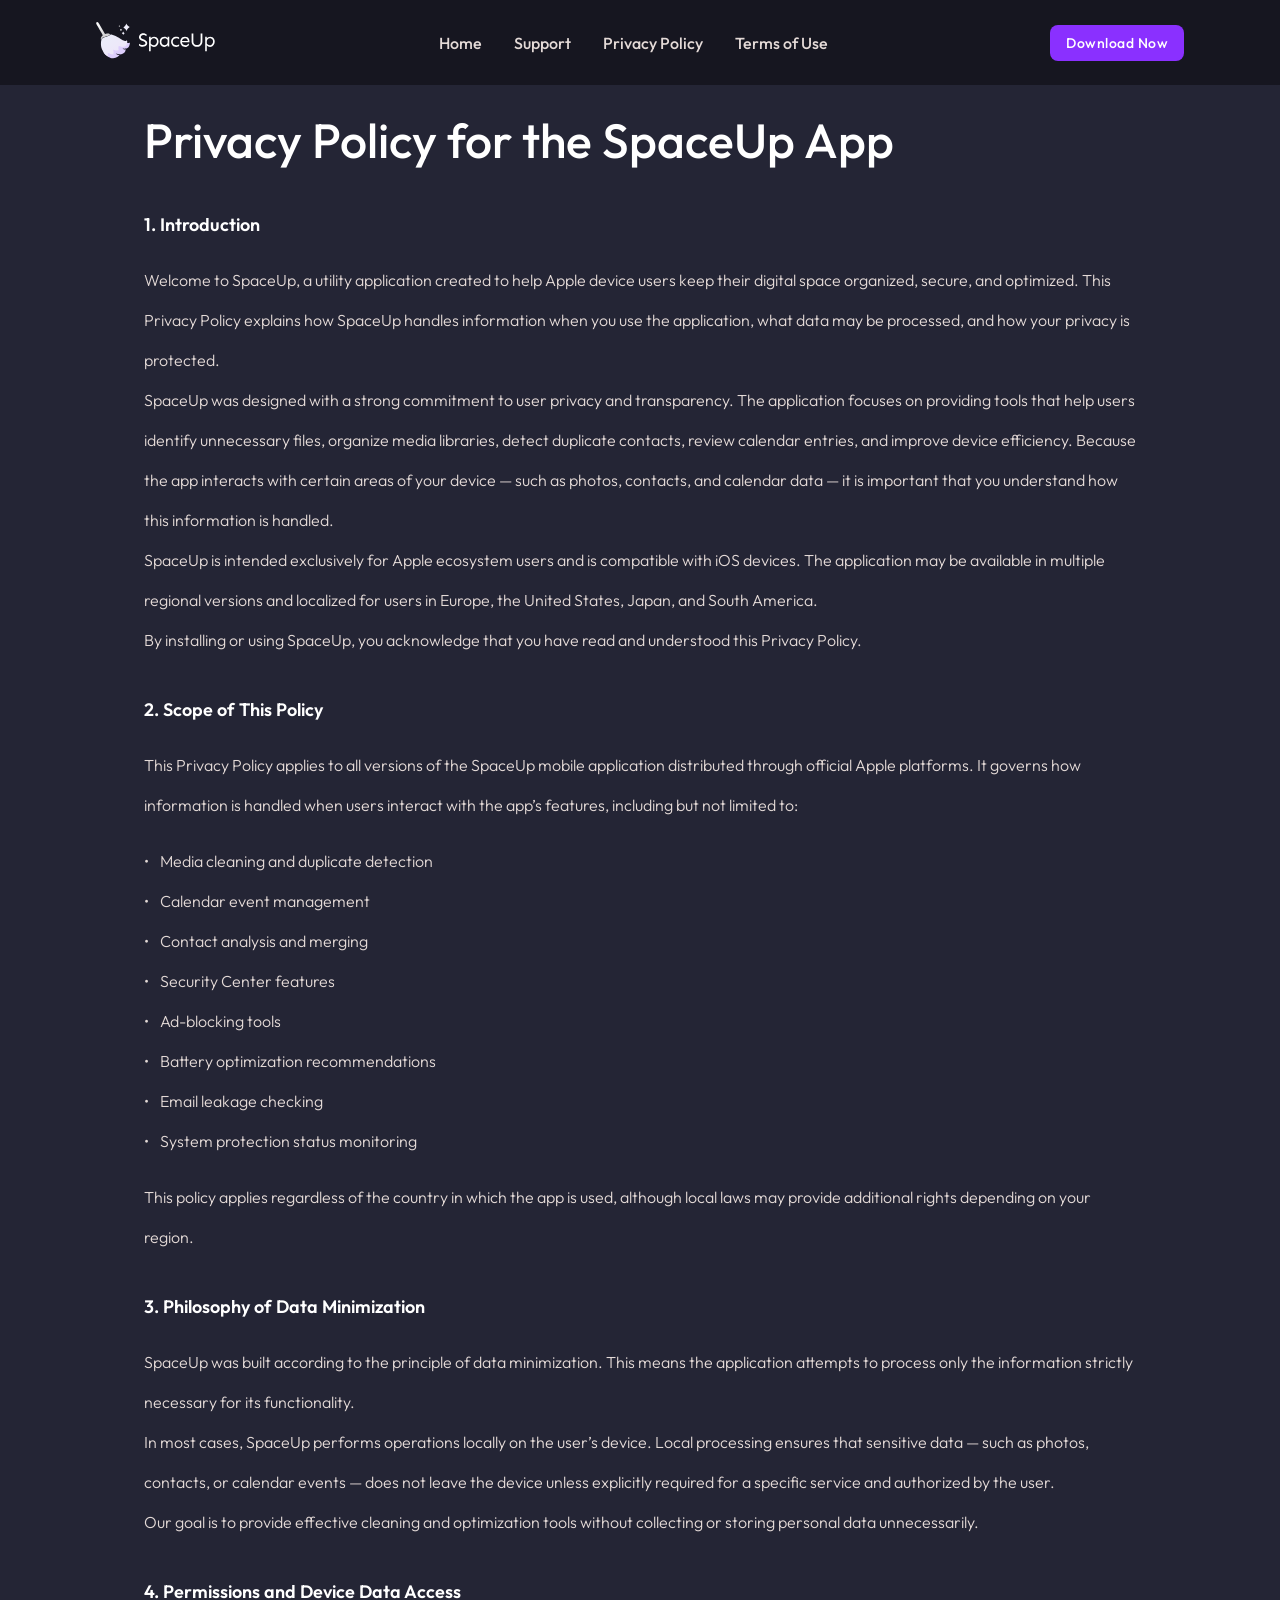
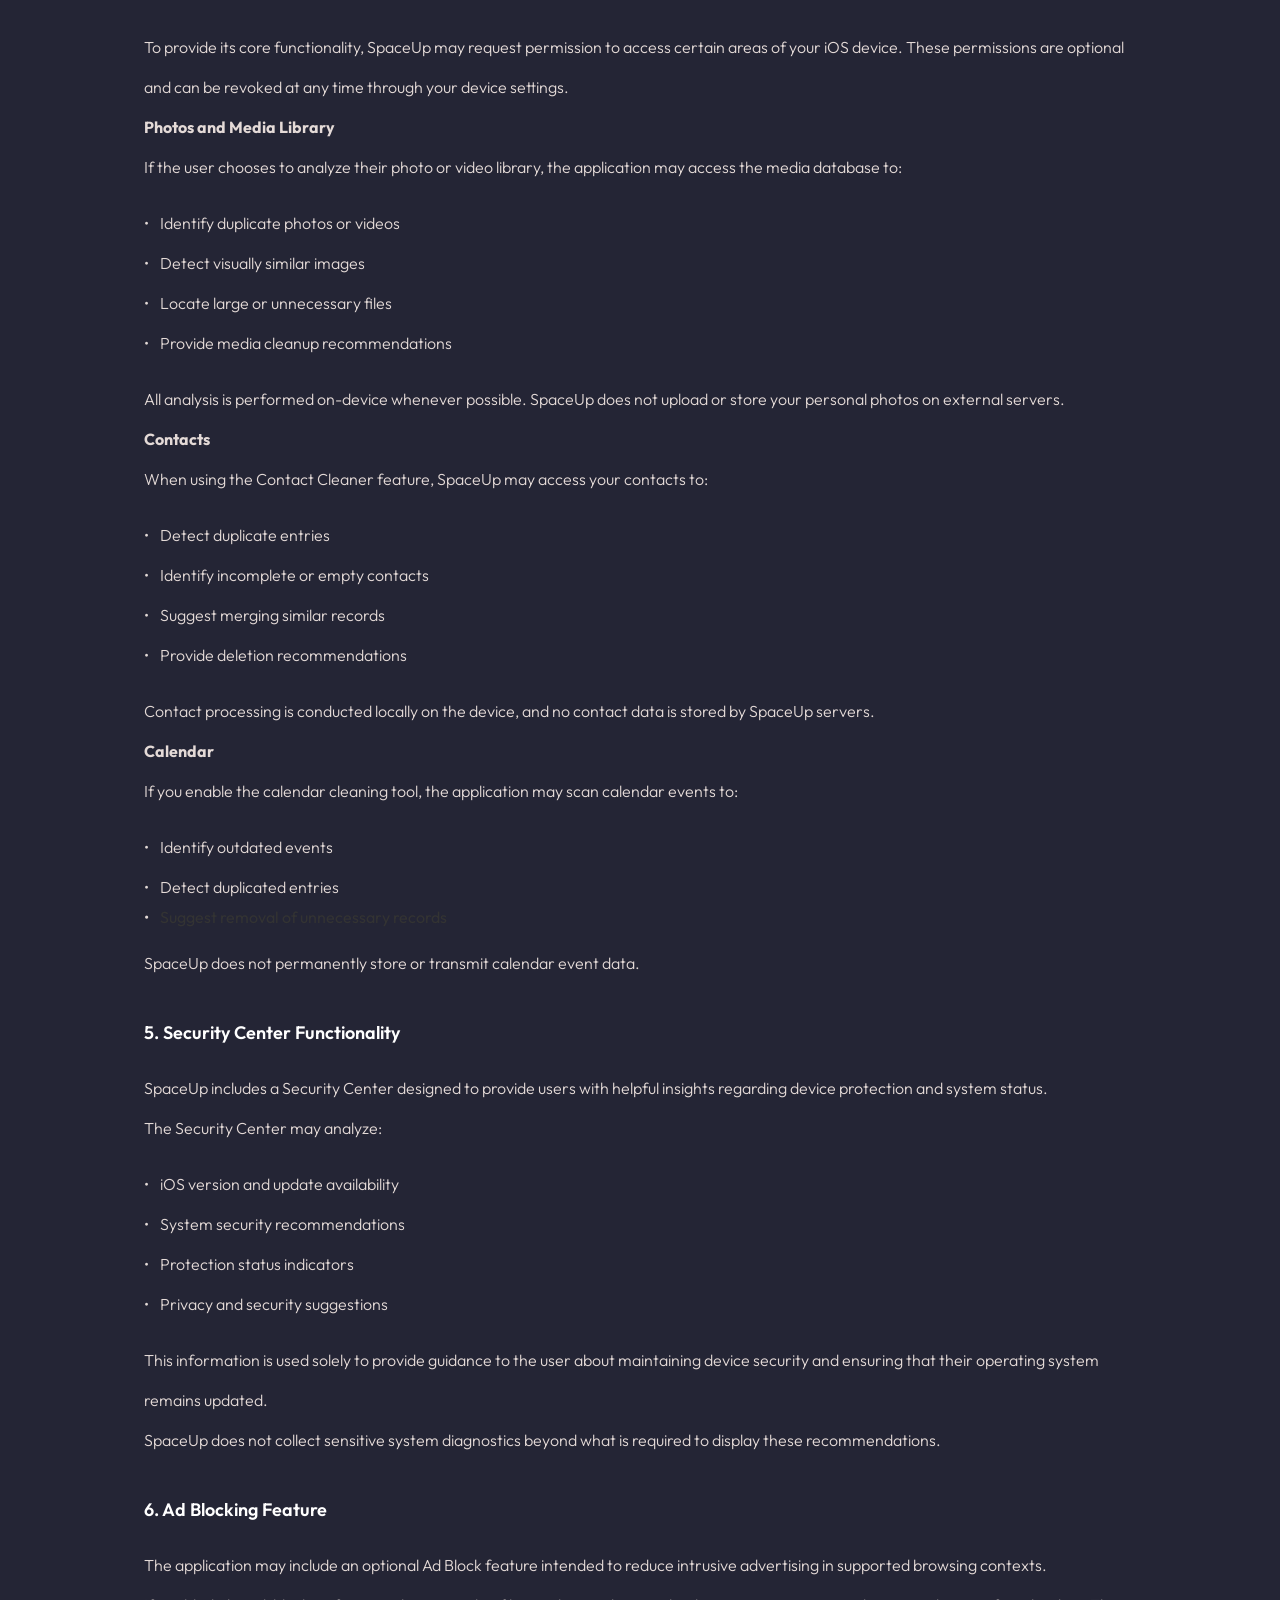
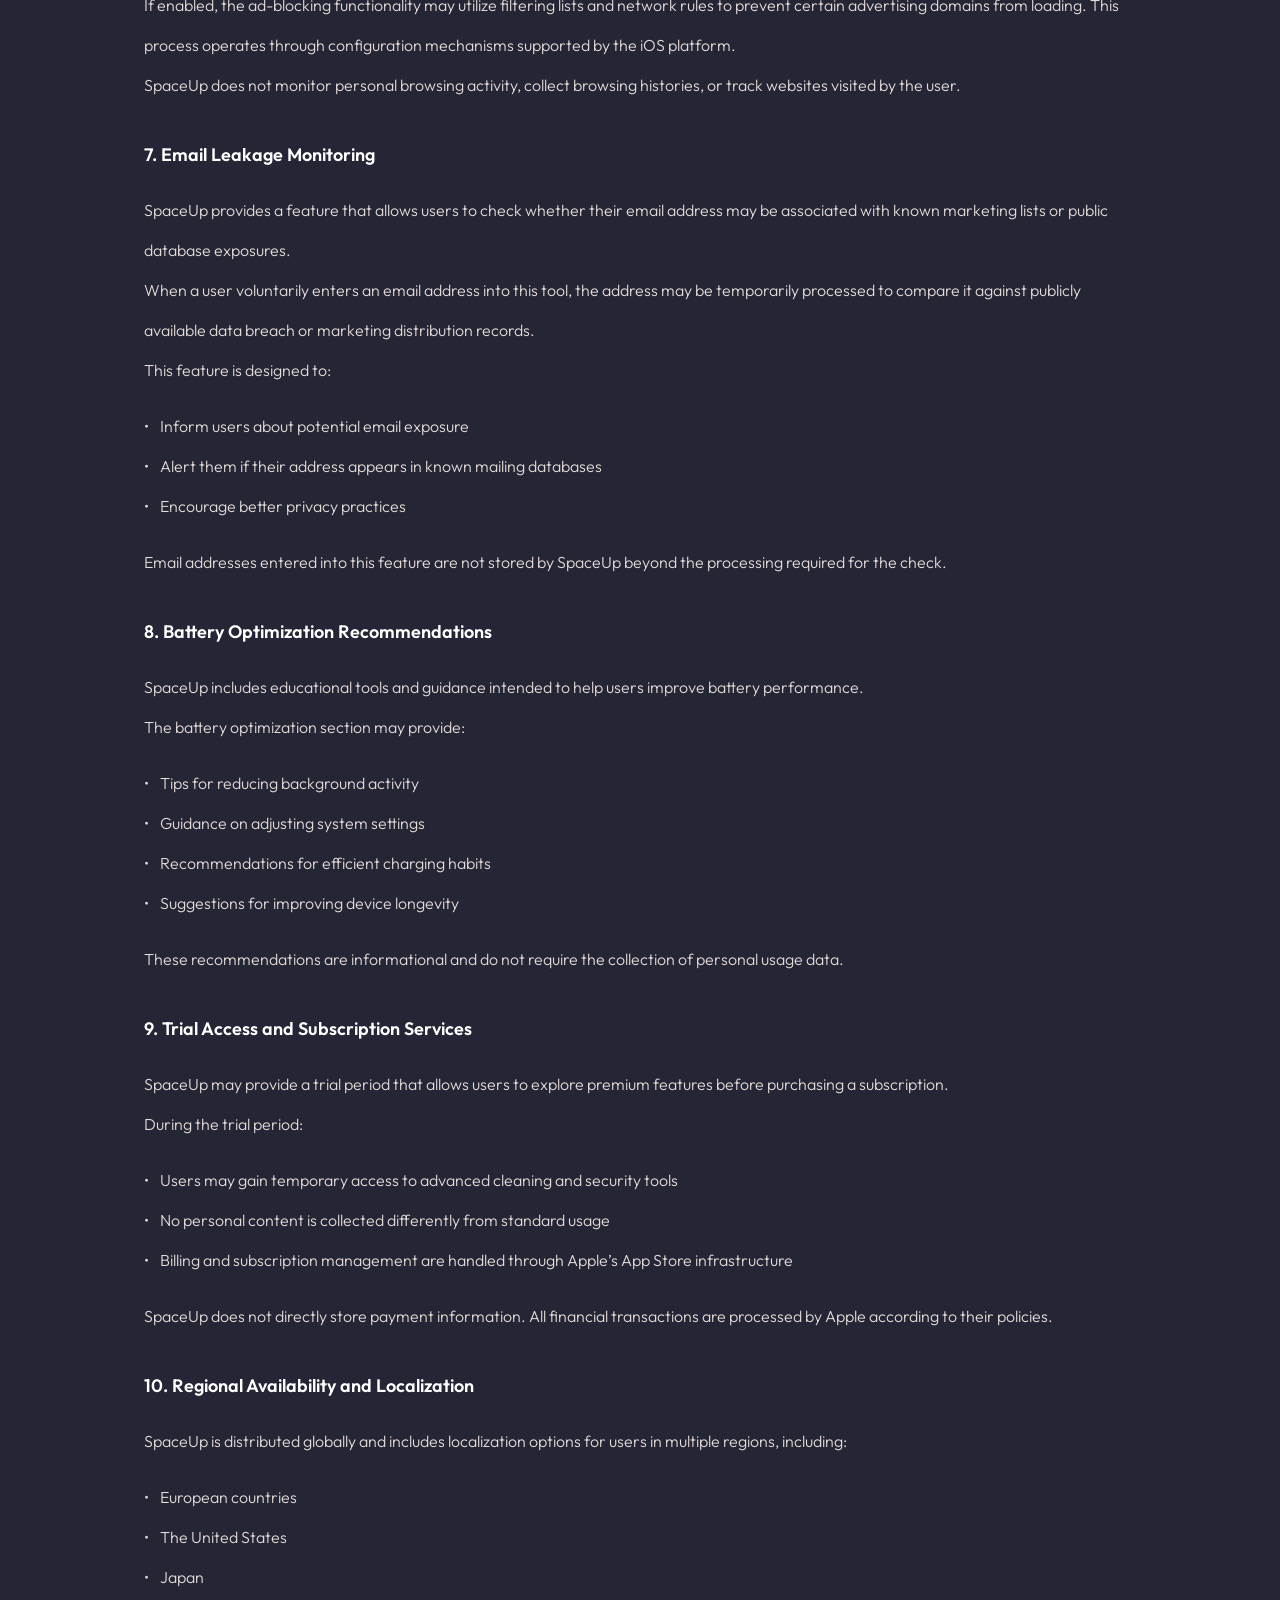
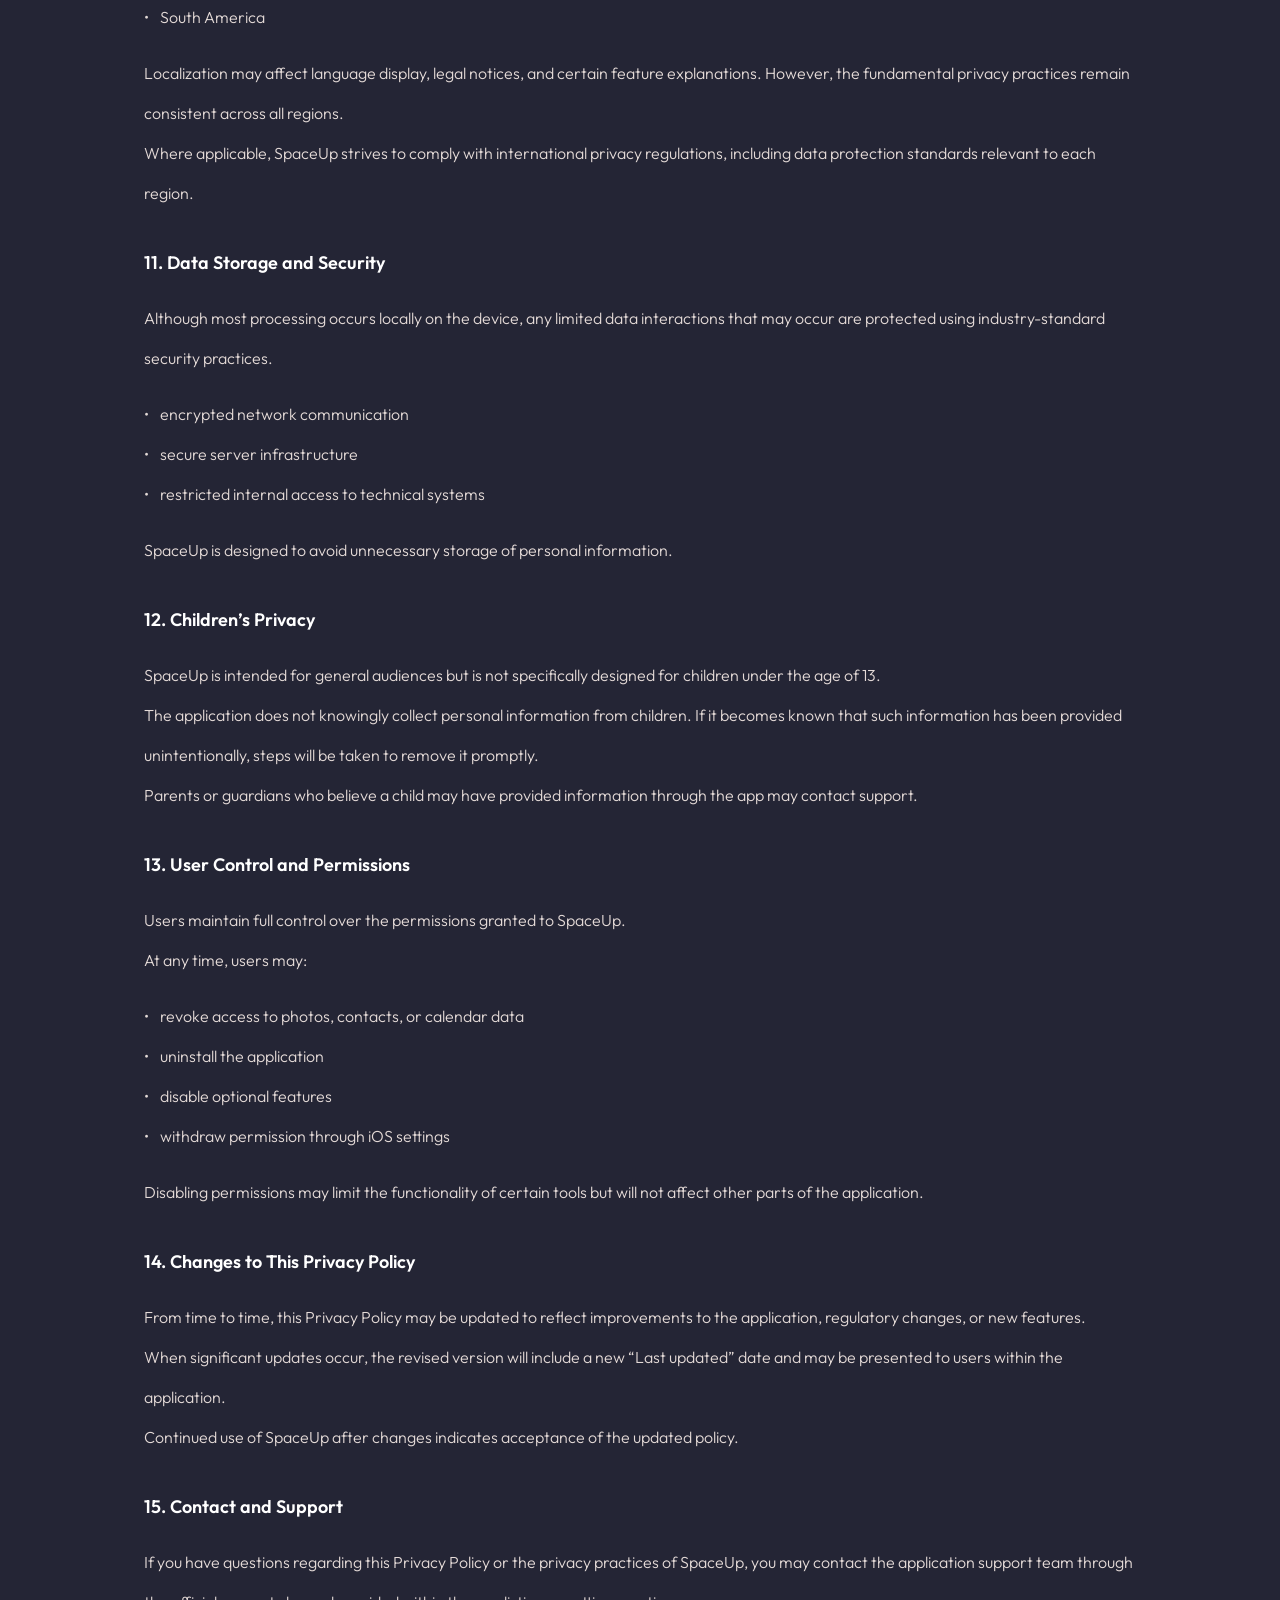
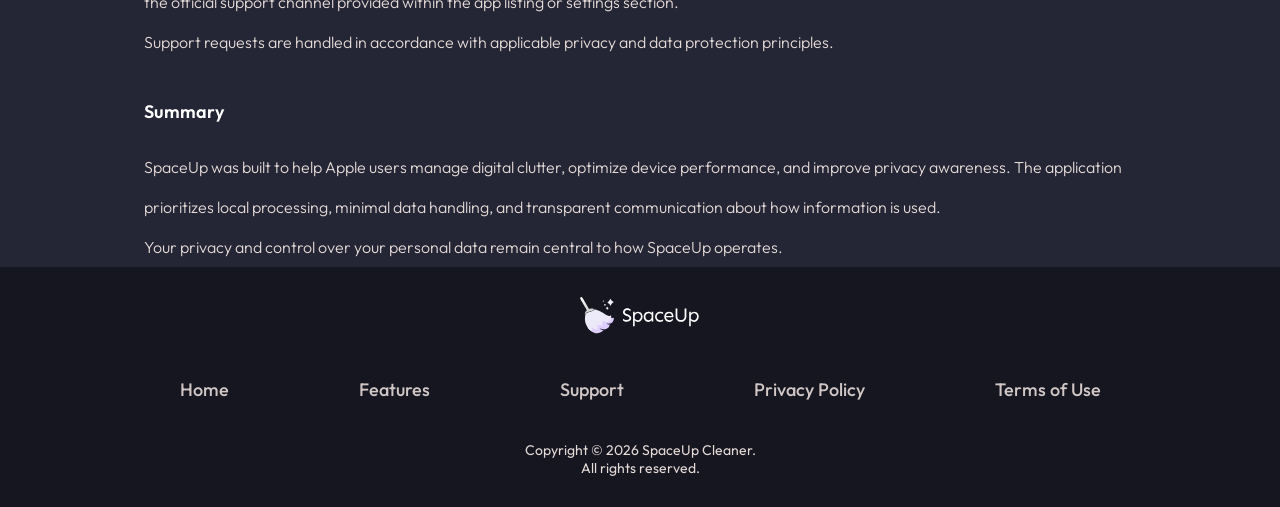
==== spaceup-policy.html @ 1083149e "add large file" ====
<!doctype html>
<html lang="en">

<head>
    <meta charset="UTF-8">
    <meta name="viewport"
        content="width=device-width, user-scalable=no, initial-scale=1.0, maximum-scale=1.0, minimum-scale=1.0">
    <meta http-equiv="X-UA-Compatible" content="ie=edge">
    <link rel="stylesheet" href="https://cdn.jsdelivr.net/npm/swiper@11/swiper-bundle.min.css"/>
    <link rel="stylesheet" href="css/style.css">
    <link rel="stylesheet" href="css/header.css">
    <link rel="stylesheet" href="css/main.css">
    <link rel="stylesheet" href="css/feature.css">
    <link rel="stylesheet" href="css/information.css">
    <link rel="stylesheet" href="css/support-center.css">
    <link rel="stylesheet" href="css/footer.css">
    <link rel="stylesheet" href="css/text-ter-pol.css">
    <link href="https://fonts.googleapis.com/css2?family=Outfit:wght@400;500;600;700;800&display=swap" rel="stylesheet">
    <link rel="icon" type="image/png" href="assets/img/SpaceUp-icon.svg">
    <title>SpaceUp Cleaner</title>
</head>

<body>
        <header class="header">
            <div class="container-header">
                <div class="header-inner">
                    <a href="index.html">
                        <img src="assets/img/SpaceUp-logo.svg" class="logo-menu" alt="SpaceUpLogo">
                    </a>
                    <nav class="header-nav">
                          <a href="index.html">Home</a>
                          <a href="index.html#support-center-support">Support</a>
                        <a href="spaceup-policy.html">Privacy Policy</a>
                        <a href="spaceup-terms.html">Terms of Use</a>
                    </nav>
                    <button class="header-button" onclick="location.href='https://apps.apple.com/app/'">
                        Download Now
                    </button>         
                        <img src="assets/img/open-menu-icon.svg" class="menu-open" id="menuOpen">
                </div>
            </div>
        </header>
    
            <div class="mobile-menu" id="mobileMenu">
                <div class="mobile-menu-header">
                    <img src="assets/img/open-menu-icon.svg" class="mobile-logo">
                    <img src="assets/img/close-menu-icon.svg" class="menu-close" id="menuClose">
                </div>
                <div class="mobile-menu-links">
                        <a href="index.html">Home</a>
                        <a href="index.html#support-center-support">Support</a>
                        <a href="spaceup-policy.html">Privacy Policy</a>
                        <a href="spaceup-terms.html">Terms of Use</a>
                </div>
                <div class="mobile-menu-buttons">
                    <button class="btn-primary" onclick="location.href='https://apps.apple.com/app/'">Download App</button>
                </div>
            </div>
    
<div class="container-terms-privacy">

<h1 class="title-terms-policy">Privacy Policy for the SpaceUp App</h1>

<h2 class="subtitle-terms-policy">1. Introduction</h2>

<p class="text-terms-policy">
Welcome to SpaceUp, a utility application created to help Apple device users keep their digital space organized, secure, and optimized. This Privacy Policy explains how SpaceUp handles information when you use the application, what data may be processed, and how your privacy is protected.
</p>

<p class="text-terms-policy">
SpaceUp was designed with a strong commitment to user privacy and transparency. The application focuses on providing tools that help users identify unnecessary files, organize media libraries, detect duplicate contacts, review calendar entries, and improve device efficiency. Because the app interacts with certain areas of your device — such as photos, contacts, and calendar data — it is important that you understand how this information is handled.
</p>

<p class="text-terms-policy">
SpaceUp is intended exclusively for Apple ecosystem users and is compatible with iOS devices. The application may be available in multiple regional versions and localized for users in Europe, the United States, Japan, and South America.
</p>

<p class="text-terms-policy">
By installing or using SpaceUp, you acknowledge that you have read and understood this Privacy Policy.
</p>

<h2 class="subtitle-terms-policy">2. Scope of This Policy</h2>

<p class="text-terms-policy">
This Privacy Policy applies to all versions of the SpaceUp mobile application distributed through official Apple platforms. It governs how information is handled when users interact with the app’s features, including but not limited to:
</p>

<ul class="ul-ter-pol">
<li class="text-terms-policy">Media cleaning and duplicate detection</li>
<li class="text-terms-policy">Calendar event management</li>
<li class="text-terms-policy">Contact analysis and merging</li>
<li class="text-terms-policy">Security Center features</li>
<li class="text-terms-policy">Ad-blocking tools</li>
<li class="text-terms-policy">Battery optimization recommendations</li>
<li class="text-terms-policy">Email leakage checking</li>
<li class="text-terms-policy">System protection status monitoring</li>
</ul>

<p class="text-terms-policy">
This policy applies regardless of the country in which the app is used, although local laws may provide additional rights depending on your region.
</p>

<h2 class="subtitle-terms-policy">3. Philosophy of Data Minimization</h2>

<p class="text-terms-policy">
SpaceUp was built according to the principle of data minimization. This means the application attempts to process only the information strictly necessary for its functionality.
</p>

<p class="text-terms-policy">
In most cases, SpaceUp performs operations locally on the user’s device. Local processing ensures that sensitive data — such as photos, contacts, or calendar events — does not leave the device unless explicitly required for a specific service and authorized by the user.
</p>

<p class="text-terms-policy">
Our goal is to provide effective cleaning and optimization tools without collecting or storing personal data unnecessarily.
</p>

<h2 class="subtitle-terms-policy">4. Permissions and Device Data Access</h2>

<p class="text-terms-policy">
To provide its core functionality, SpaceUp may request permission to access certain areas of your iOS device. These permissions are optional and can be revoked at any time through your device settings.
</p>

<p class="text-terms-policy"><strong>Photos and Media Library</strong></p>

<p class="text-terms-policy">
If the user chooses to analyze their photo or video library, the application may access the media database to:
</p>

<ul class="ul-ter-pol">
<li class="text-terms-policy">Identify duplicate photos or videos</li>
<li class="text-terms-policy">Detect visually similar images</li>
<li class="text-terms-policy">Locate large or unnecessary files</li>
<li class="text-terms-policy">Provide media cleanup recommendations</li>
</ul>

<p class="text-terms-policy">
All analysis is performed on-device whenever possible. SpaceUp does not upload or store your personal photos on external servers.
</p>

<p class="text-terms-policy"><strong>Contacts</strong></p>

<p class="text-terms-policy">
When using the Contact Cleaner feature, SpaceUp may access your contacts to:
</p>

<ul class="ul-ter-pol">
<li class="text-terms-policy">Detect duplicate entries</li>
<li class="text-terms-policy">Identify incomplete or empty contacts</li>
<li class="text-terms-policy">Suggest merging similar records</li>
<li class="text-terms-policy">Provide deletion recommendations</li>
</ul>

<p class="text-terms-policy">
Contact processing is conducted locally on the device, and no contact data is stored by SpaceUp servers.
</p>

<p class="text-terms-policy"><strong>Calendar</strong></p>

<p class="text-terms-policy">
If you enable the calendar cleaning tool, the application may scan calendar events to:
</p>

<ul class="ul-ter-pol">
<li class="text-terms-policy">Identify outdated events</li>
<li class="text-terms-policy">Detect duplicated entries</li>
<li class="text-terms-policyx">Suggest removal of unnecessary records</li>
</ul>

<p class="text-terms-policy">
SpaceUp does not permanently store or transmit calendar event data.
</p>

<h2 class="subtitle-terms-policy">5. Security Center Functionality</h2>

<p class="text-terms-policy">
SpaceUp includes a Security Center designed to provide users with helpful insights regarding device protection and system status.
</p>

<p class="text-terms-policy">
The Security Center may analyze:
</p>

<ul class="ul-ter-pol">
<li class="text-terms-policy">iOS version and update availability</li>
<li class="text-terms-policy">System security recommendations</li>
<li class="text-terms-policy">Protection status indicators</li>
<li class="text-terms-policy">Privacy and security suggestions</li>
</ul>

<p class="text-terms-policy">
This information is used solely to provide guidance to the user about maintaining device security and ensuring that their operating system remains updated.
</p>

<p class="text-terms-policy">
SpaceUp does not collect sensitive system diagnostics beyond what is required to display these recommendations.
</p>

<h2 class="subtitle-terms-policy">6. Ad Blocking Feature</h2>

<p class="text-terms-policy">
The application may include an optional Ad Block feature intended to reduce intrusive advertising in supported browsing contexts.
</p>

<p class="text-terms-policy">
If enabled, the ad-blocking functionality may utilize filtering lists and network rules to prevent certain advertising domains from loading. This process operates through configuration mechanisms supported by the iOS platform.
</p>

<p class="text-terms-policy">
SpaceUp does not monitor personal browsing activity, collect browsing histories, or track websites visited by the user.
</p>

<h2 class="subtitle-terms-policy">7. Email Leakage Monitoring</h2>

<p class="text-terms-policy">
SpaceUp provides a feature that allows users to check whether their email address may be associated with known marketing lists or public database exposures.
</p>

<p class="text-terms-policy">
When a user voluntarily enters an email address into this tool, the address may be temporarily processed to compare it against publicly available data breach or marketing distribution records.
</p>

<p class="text-terms-policy">
This feature is designed to:
</p>

<ul class="ul-ter-pol">
<li class="text-terms-policy">Inform users about potential email exposure</li>
<li class="text-terms-policy">Alert them if their address appears in known mailing databases</li>
<li class="text-terms-policy">Encourage better privacy practices</li>
</ul>

<p class="text-terms-policy">
Email addresses entered into this feature are not stored by SpaceUp beyond the processing required for the check.
</p>

<h2 class="subtitle-terms-policy">8. Battery Optimization Recommendations</h2>

<p class="text-terms-policy">
SpaceUp includes educational tools and guidance intended to help users improve battery performance.
</p>

<p class="text-terms-policy">
The battery optimization section may provide:
</p>

<ul class="ul-ter-pol">
<li class="text-terms-policy">Tips for reducing background activity</li>
<li class="text-terms-policy">Guidance on adjusting system settings</li>
<li class="text-terms-policy">Recommendations for efficient charging habits</li>
<li class="text-terms-policy">Suggestions for improving device longevity</li>
</ul>

<p class="text-terms-policy">
These recommendations are informational and do not require the collection of personal usage data.
</p>

<h2 class="subtitle-terms-policy">9. Trial Access and Subscription Services</h2>

<p class="text-terms-policy">
SpaceUp may provide a trial period that allows users to explore premium features before purchasing a subscription.
</p>

<p class="text-terms-policy">
During the trial period:
</p>

<ul class="ul-ter-pol">
<li class="text-terms-policy">Users may gain temporary access to advanced cleaning and security tools</li>
<li class="text-terms-policy">No personal content is collected differently from standard usage</li>
<li class="text-terms-policy">Billing and subscription management are handled through Apple’s App Store infrastructure</li>
</ul>

<p class="text-terms-policy">
SpaceUp does not directly store payment information. All financial transactions are processed by Apple according to their policies.
</p>

<h2 class="subtitle-terms-policy">10. Regional Availability and Localization</h2>

<p class="text-terms-policy">
SpaceUp is distributed globally and includes localization options for users in multiple regions, including:
</p>

<ul class="ul-ter-pol">
<li class="text-terms-policy">European countries</li>
<li class="text-terms-policy">The United States</li>
<li class="text-terms-policy">Japan</li>
<li class="text-terms-policy">South America</li>
</ul>

<p class="text-terms-policy">
Localization may affect language display, legal notices, and certain feature explanations. However, the fundamental privacy practices remain consistent across all regions.
</p>

<p class="text-terms-policy">
Where applicable, SpaceUp strives to comply with international privacy regulations, including data protection standards relevant to each region.
</p>

<h2 class="subtitle-terms-policy">11. Data Storage and Security</h2>

<p class="text-terms-policy">
Although most processing occurs locally on the device, any limited data interactions that may occur are protected using industry-standard security practices.
</p>

<ul class="ul-ter-pol">
<li class="text-terms-policy">encrypted network communication</li>
<li class="text-terms-policy">secure server infrastructure</li>
<li class="text-terms-policy">restricted internal access to technical systems</li>
</ul>

<p class="text-terms-policy">
SpaceUp is designed to avoid unnecessary storage of personal information.
</p>

<h2 class="subtitle-terms-policy">12. Children’s Privacy</h2>

<p class="text-terms-policy">
SpaceUp is intended for general audiences but is not specifically designed for children under the age of 13.
</p>

<p class="text-terms-policy">
The application does not knowingly collect personal information from children. If it becomes known that such information has been provided unintentionally, steps will be taken to remove it promptly.
</p>

<p class="text-terms-policy">
Parents or guardians who believe a child may have provided information through the app may contact support.
</p>

<h2 class="subtitle-terms-policy">13. User Control and Permissions</h2>

<p class="text-terms-policy">
Users maintain full control over the permissions granted to SpaceUp.
</p>

<p class="text-terms-policy">
At any time, users may:
</p>

<ul class="ul-ter-pol">
<li class="text-terms-policy">revoke access to photos, contacts, or calendar data</li>
<li class="text-terms-policy">uninstall the application</li>
<li class="text-terms-policy">disable optional features</li>
<li class="text-terms-policy">withdraw permission through iOS settings</li>
</ul>

<p class="text-terms-policy">
Disabling permissions may limit the functionality of certain tools but will not affect other parts of the application.
</p>

<h2 class="subtitle-terms-policy">14. Changes to This Privacy Policy</h2>

<p class="text-terms-policy">
From time to time, this Privacy Policy may be updated to reflect improvements to the application, regulatory changes, or new features.
</p>

<p class="text-terms-policy">
When significant updates occur, the revised version will include a new “Last updated” date and may be presented to users within the application.
</p>

<p class="text-terms-policy">
Continued use of SpaceUp after changes indicates acceptance of the updated policy.
</p>

<h2 class="subtitle-terms-policy">15. Contact and Support</h2>

<p class="text-terms-policy">
If you have questions regarding this Privacy Policy or the privacy practices of SpaceUp, you may contact the application support team through the official support channel provided within the app listing or settings section.
</p>

<p class="text-terms-policy">
Support requests are handled in accordance with applicable privacy and data protection principles.
</p>

<div class="summary">
<h2 class="subtitle-terms-policy">Summary</h2>

<p class="text-terms-policy">
SpaceUp was built to help Apple users manage digital clutter, optimize device performance, and improve privacy awareness. The application prioritizes local processing, minimal data handling, and transparent communication about how information is used.
</p>

<p class="text-terms-policy">
Your privacy and control over your personal data remain central to how SpaceUp operates.
</p>
</div>

</div>
        
        <footer class="footer">
            <div class="footer-container">
                <div class="footer-content">             
                    <a href="index.html">
                        <img src="assets/img/SpaceUp-logo.svg" class="footer-logo" alt="SpaceUp logo">
                    </a>
                      <nav class="footer-links">
                        <a href="index.html">Home</a>
                          <a href="index.html#features">Features</a>
                          <a href="index.html#support-center-support">Support</a>
                        <a href="spaceup-policy.html">Privacy Policy</a>
                        <a href="spaceup-terms.html">Terms of Use</a>
                      </nav>
                </div>
                <div class="copy-text">
                    Copyright © <script>document.write(new Date().getFullYear());</script> SpaceUp Cleaner.<br> All rights reserved.
                </div>
            </div>
        </footer>
        
    <script src="https://code.jquery.com/jquery-3.7.1.js" integrity="sha256-eKhayi8LEQwp4NKxN+CfCh+3qOVUtJn3QNZ0TciWLP4=" crossorigin="anonymous"></script>
    <script src="https://web3forms.com/client/script.js" async defer></script>
    <script src="https://cdn.jsdelivr.net/npm/swiper@11/swiper-bundle.min.js"></script>
    <script src="js/main.js"></script>
</body>
</html>
---- css/style.css ----
@import "../assets/font/stylesheet.css";


:root {
  --color-primary: #FFFFFF;
}

*{
  padding: 0;
  text-decoration: none;
  list-style-type: none;
  outline: none;
  border: none;
}

html{
  margin: 0 auto;
}

body {
  font-family: 'Outfit', sans-serif;
  -webkit-font-smoothing: antialiased;
  -moz-osx-font-smoothing: grayscale;
    margin: 0 auto;
    background: #242535;
    padding-top: 90px;
}

.container{
  max-width: 992px; 
  padding: 0 16px;
  margin: 0 auto;
}
---- css/header.css ----
@import "../assets/font/stylesheet.css";

body.lock {
    overflow: hidden;
}

header {
  position: fixed;
  top: 0;
  left: 0;
  width: 100%;
  z-index: 10;
}

.container-header {
  background: #161620;
  padding: 22px 16px;
  top: 0;
  z-index: 10;
  margin: 0 auto;
}

.header-inner {
  display: flex;
  justify-content: space-between;
  align-items: center;
  padding: 0px 80px;
}

.logo-menu{
    width: 120px;  
}

.header-nav {
    display: flex;
    gap: 32px;
}

.header-nav a {
    text-decoration: none;
    color: #E4DAD7;
    font-weight: 500;
}

.header-button{
  display: flex;
  font-family: 'Outfit';
  justify-content: center;
  align-items: center;
  width: 134px;
  height: 36px;
  padding: 8px 16px;
  color: rgb(255, 255, 255);
  font-size: 14px;
  font-weight: 500;
  line-height: 18px;
  letter-spacing: 0.5px;
  text-align: center;
  border-radius: 8px;
  background: #8A30FF;
}





.burger {
    display: none;
    width: 28px;
    height: 20px;
    flex-direction: column;
    justify-content: space-between;
    cursor: pointer;
    z-index: 1001;
}

.burger span {
    height: 3px;
    width: 100%;
    background: #000;
    border-radius: 3px;
    transition: 0.3s;
}

.burger.active span:nth-child(1) {
    transform: rotate(45deg) translate(5px, 5px);
}

.burger.active span:nth-child(2) {
    opacity: 0;
}

.burger.active span:nth-child(3) {
    transform: rotate(-45deg) translate(6px, -6px);
}

.mobile-menu {
    position: fixed;
    inset: 0;
    background: #161620;
    display: flex;
    flex-direction: column;
    padding: 24px;
    transform: translateY(-100%);
    transition: 0.4s ease;
    z-index: 1000;
}

.mobile-menu.active {
    transform: translateY(0);
}


.mobile-menu-header {
    display: flex;
    justify-content: space-between;
    align-items: center;
}

.mobile-logo {
    width: 46px;
}

.menu-close {
    width: 46px;
    cursor: pointer;
}

.menu-open {
    display: none;
    width: 46px;
    cursor: pointer;
}

.mobile-menu-links {
    margin-top: 200px;
    display: flex;
    flex-direction: column;
    align-items: center;
    gap: 32px;

}

.mobile-menu-links a {
    font-size: 28px;
    font-weight: 500;
    color: #E4DAD7;
    text-decoration: none;
}

.mobile-menu-buttons {
    margin-top: auto;
    display: flex;
    flex-direction: column;
    gap: 16px;
}

.btn-primary {
    padding: 16px 32px;
    border-radius: 8px;
    background: #8A30FF;
    color: #FFFFFF;
    font-size: 20px;
    font-weight: 500;
    margin-bottom: 60px;
}

.mobile-menu-buttons .btn-primary,
.mobile-menu-buttons .btn-secondary {
    width: 100%;
}

@media (max-width: 768px) {

    .header-nav,
    .header-button {
        display: none;
    }

    .menu-open {
        display: block;
    }

    .header-inner {
        padding: 0px;
    }
}
---- css/main.css ----
@import "../assets/font/stylesheet.css";

.main {
    padding: 60px 0 0px;
    position: relative;
    overflow: hidden;
    background: linear-gradient(180deg, #242535 0%, #0F172A 100%);
}

.content-one{
    display: flex;
    flex-direction: column;
    align-items: center;
}

.content-two{
    display: flex;
    justify-content: center;
    align-items: center;
}

.main-title {
    display: flex;
    text-align: center;
    line-height: 96%;
    font-size: 82px;
    font-weight: 600;
    margin: 20px 0px 20px;
    color: #DDD7E4;
}

.main-button {
  display: flex;
  font-family: 'Outfit';
  justify-content: center;
  align-items: center;
  width: 184px;
  height: 46px;
  padding: 12px 24px;
  color: #FFF;
  font-size: 18px;
  font-weight: 500;
  line-height: 24px;
  letter-spacing: 0.5px;
  text-align: center;
  border-radius: 8px;
  background: #8A30FF;
  margin: 56px 0;
}

.main-gradient {
   position: absolute;
    bottom: -800px;
    left: 50%;
    transform: translateX(-50%);   
    width: 1200px;
    height: 800px;
    background: linear-gradient(126deg, #FF44E3 43.63%, #4CA9FF 66.12%);
    filter: blur(180px);
    z-index: 0;
}

.main-phone {
    width: 320px;
    z-index: 1;
}

@media (max-width: 764px) {
    .main {
    padding: 35px 0 0px;
}

    .main-gradient {
    position: absolute;
    width: 360px;
    height: 444px;
    bottom: -200px; 
    }

    .main-buttons {
        width: 100%; 
    }
    .main-title{
        font-size: 64px;
    }
}
---- css/feature.css ----
@import "../assets/font/stylesheet.css";



.features{
padding:100px 20px;
}

.features h2{
    color: #E4DAD7;
text-align:center;
font-size:42px;
margin-bottom:60px;
font-weight:700;
}

.features-grid{
max-width:1100px;
margin:auto;

display:grid;
gap:24px;

grid-template-columns:2fr 1fr 2fr;
grid-template-rows: 412px 412px;

grid-template-areas:
"app app security"
"duplicates support support";
}

.card{

background:#3a3e57;
border-radius:22px;

padding:32px;

position:relative;
overflow:hidden;

box-shadow:
0 10px 30px rgba(0,0,0,0.25),
inset 0 1px 0 rgba(255,255,255,0.05);

transition:transform .25s ease;
}

.card:hover{
transform:translateY(-6px);
}

.card h3{
color: #E4DAD7;
font-size:28px;
font-weight: 600;
margin: 0px 0px;
}

.card p{
    color: #E4DAD7;
font-size:18px;
    font-weight: 400;
opacity:0.8;
line-height:1.5;
    max-width: 330px;
    margin: 0;
}

.app{
grid-area:app;
}

.security{
grid-area:security;
}

.duplicates{
grid-area:duplicates;
}

.support{
grid-area:support;
}

.card img{
position:absolute;
pointer-events:none;
}

.block1_app_phone{
    display: none; 
}

.block1_app_ {
    display: block;
width: 41%;
right: 387px;
bottom: 0px;
}

.block1_el1 {
    
  width: 45%;
right: 70px;
bottom: 155px;  
}

.block1_el2 {

   width: 45%;
right: 30px;
bottom: 36px; 
}

.security img{
width: 55%;
right: 90px;
bottom: 0px;
}

.duplicates img{
width: 55%;
right: 90px;
bottom: 0px;
}

.block4_el1{
    display: block;
width:33%;
    right: 440px;
bottom: 0px;
}

.block4_el2 {
    display: block;
width: 23%;
    right: 0px;
bottom: 70px;
}
.block4_el3 {
    display: block;
width: 55%;
    right: 162px;
bottom: 46px;
}
.block4_el3-1 {
    display: none;
width: 55%;
    right: 162px;
bottom: 46px;
}

.block4_el1-1{
    display: none;
width:33%;
    right: 440px;
bottom: 0px;
}

.block4_el2-1 {
    display: none;
width: 23%;
    right: 0px;
bottom: 70px;
}
/* MOBILE */

@media (max-width: 768px){

.app{
height:600px;
}


.features{
padding:70px 20px;
}

.features h2{
font-size:32px;
margin-bottom:40px;
}

.features-grid{

grid-template-columns:1fr;
grid-template-rows: auto;

grid-template-areas:
"app"
"security"
"duplicates"
"support";

}

.card{
min-height:400px;
}

.card img{
position:absolute;
}
    
.block1_app_phone {
    display: block;
width: 70%;
right: 55px;
bottom: 0px;
}

.block1_app_{
        display: none;
    }    
.block1_el1 {
    
  width: 70%;
right: 70px;
bottom: 427px;  
}

.block1_el2 {
   width: 70%;
right: 30px;
bottom: 320px; 
}
    .security img{
width: 70%;
right: 50px;
bottom: 0px;
}

.duplicates img{
width: 70%;
right: 50px;
bottom: 0px;
}

.block4_el1{
display: none;
}

.block4_el2 {
display: none;
}

.block4_el1-1{
    display: block;
width:23%;
    right: 211px;
bottom: 0px;
}

.block4_el2-1 {
    display: block;
width: 33%;
    right: 40px;
bottom: 0px;
}
    
.block4_el3 {
display: none;
}

.block4_el3-1{
    display: block;
    width: 77%;
right: 44px;
bottom: 77px;
    }    
}
---- css/information.css ----
@import "../assets/font/stylesheet.css";

.info{
   background: #161620;
     display: flex;
    flex-direction: column;
    align-items: center;
}

.info-title{
    max-width:1100px;
     color: #DDD7E4;
  text-align: center;
  font-size: 64px;
  font-style: normal;
  font-weight: 400;
  line-height: 68px;
  margin: 0 10px;
    padding-top: 50px;
    padding-bottom: 10px; 
}

.info-image{
    width: 170px;
    padding: 30px 0px 80px 0px;
}
---- css/support-center.css ----
@import "../assets/font/stylesheet.css";


.support-center{
  display: flex;
  flex-direction: column;
  gap: 10px;
  border-radius: 22px;
  margin-top: 14px;    
}

.support-center-container {
  max-width: 400px;
  padding: 30px 16px;
  margin: 0 auto;
}

.section-support-center-title {
  color: #DDD7E4;
  text-align: center;
  font-size: 64px;
  font-style: normal;
  font-weight: 400;
  line-height: 68px;
  margin: 0 10px;
    padding-top: 50px;
    padding-bottom: 10px;
}

.support-center-group input,
.support-center-group textarea {
  width: 100%;
  box-sizing: border-box;
  background: #2D2E42;
  color: #FFFFFF;
  padding: 18px 20px;
  font-size: 16px;
  line-height: 20px;
  font-weight: 400;
  border: 0.678064px solid #2E2E2E;
  border-radius: 16px;
}

.support-center-group textarea {
  height: 140px;
  resize: none;
}


.support-center-group input::placeholder,
.support-center-group textarea::placeholder {
width: 311px;
height: 21px;
font-family: 'Outfit';
font-style: normal;
font-weight: 400;
font-size: 14px;
line-height: 150%;
letter-spacing: -0.04em;
color: rgba(169, 173, 178, 1);
flex: none;
order: 0;
flex-grow: 1;

}

.support-center-group button{
  display: flex;
  justify-content: center;
  align-items: center;
  width: 100%;
  height: 52px;
  padding: 17px;
  color: rgb(255, 255, 255);
  font-size: 16px;
  font-weight: 600;
  line-height: 18px;
  letter-spacing: 0.5px;
  text-align: center;
  border-radius: 39px;
  background: #7067FB;
  margin: 45px auto;
}

@media (max-width: 450px){
        .section-subtitle{
        width: 100%;
            
    }

    .footer-links{
        gap: 40px;
    }
    
    .support-center-group button{
        width: 86%;
        height: 52px;
    }
    .support-center-container{
        padding: 0px 5px 5px;
    } 
    
}
---- css/footer.css ----
@import "../assets/font/stylesheet.css";

.footer-container{
  padding: 30px 16px;
  margin: 0 auto;
  background-color: #161620;
}

.footer-content{
  display: flex;
  flex-direction: column;
  align-items: center;
  gap: 40px;
}

.footer {
  color: #161620;
  text-align: center;
}

.footer-title {
  font-size: 24px;
  font-weight: 600;
  color: #FFFFFF;
}

.footer-links {
  display: flex;
  justify-content: center;
  gap: 130px;
  margin-bottom: 40px;
  flex-wrap: wrap;
}

.footer-links a {
  color: #E4DAD7;
  text-decoration: none;
  font-size: 18px;
  font-weight: 500;
  opacity: 0.9;
}

.footer-links a:hover {
  opacity: 1;
  text-decoration: underline;
}

.copy-text {
  color: #E4DAD7;
  font-size: 14px;
  text-align: center;
}

@media (max-width: 450px){

    .footer-links{
        gap: 40px;
        flex-direction: column;
    }
}
---- css/text-ter-pol.css ----
@import "../assets/font/stylesheet.css";

.container-terms-privacy{
  max-width: 992px;
  padding: 0 16px;
  margin: 0 auto;
  color: #333333;
}

.title-terms-policy{
  color: #FFFFFF;
  text-align: left;
  font-size: 48px;
  padding-top: 30px;
  padding-bottom: 15px;    
  font-style: normal;
  font-weight: 500;
  line-height: 40px;
  margin: 0 auto;  
}

.subtitle-terms-policy{
  color: #FFFFFF;
  text-align: left;
  font-size: 18px;
  padding-top: 30px;
  padding-bottom: 15px;    
  font-style: normal;
  font-weight: 600;
  line-height: 40px;
  margin: 0 auto;  
}

.text-terms-policy{
   color: #E4DAD7;
  text-align: left;
  font-size: 16px;
  font-style: normal;
  font-weight: 300;
  line-height: 40px;
  margin: 0 auto; 
}

.ul-ter-pol li {
    position: relative;
    padding-left: 1em;
}

.ul-ter-pol li::before {
    content: "•";           
    position: absolute;
    left: 0;
    color: #E4DAD7;
    font-size: 1em;
}
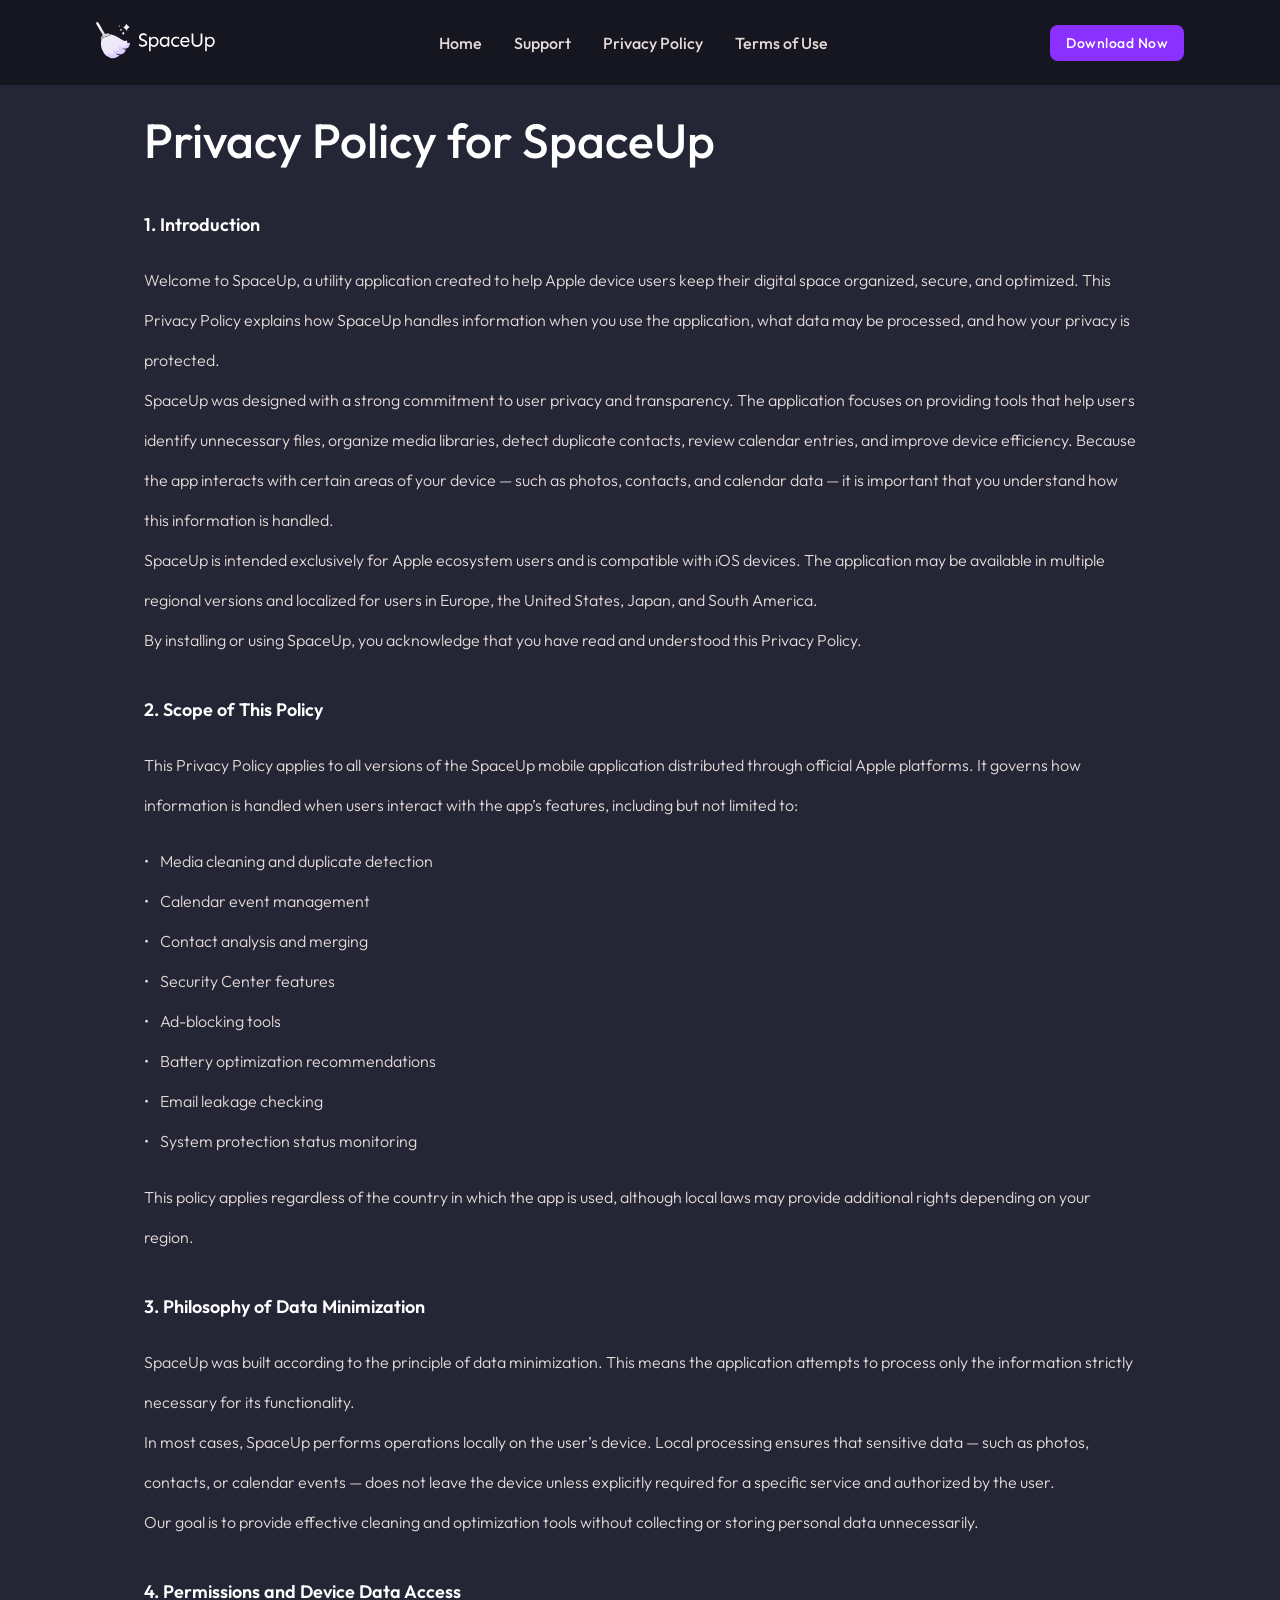
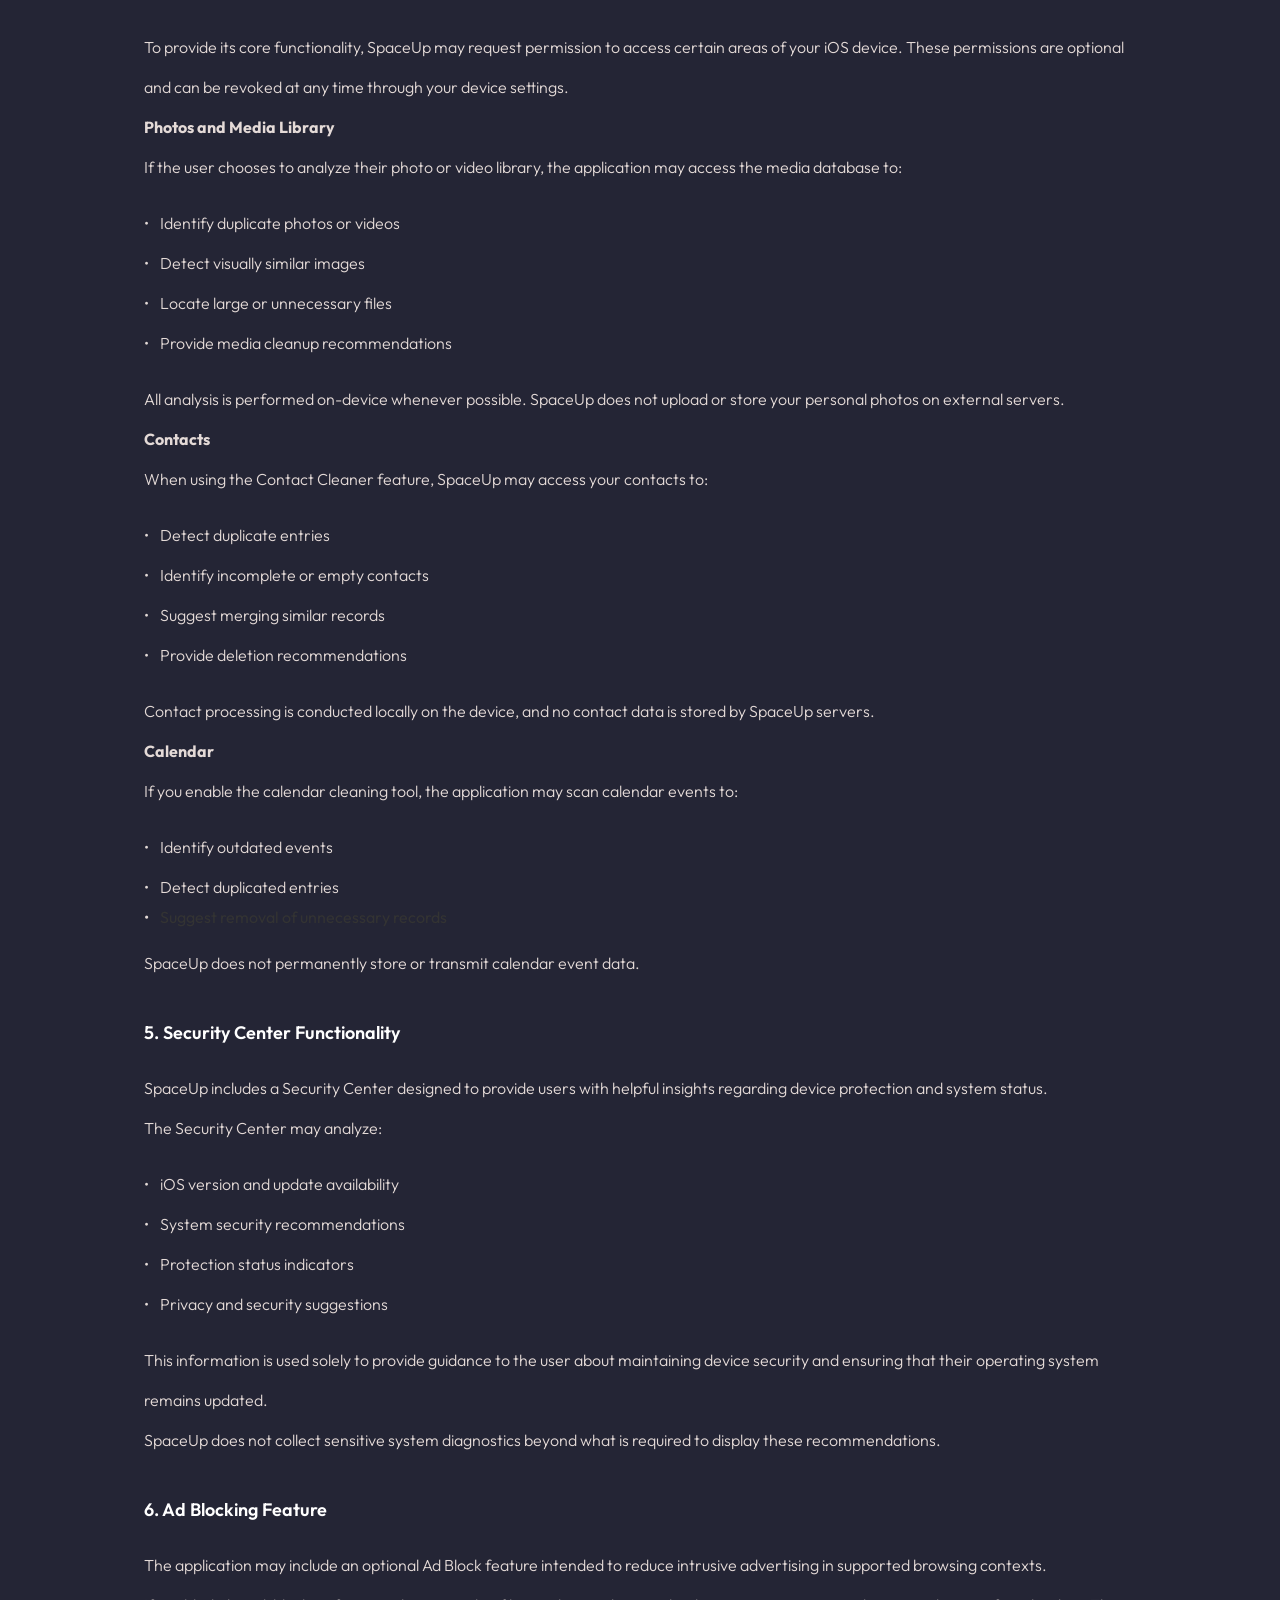
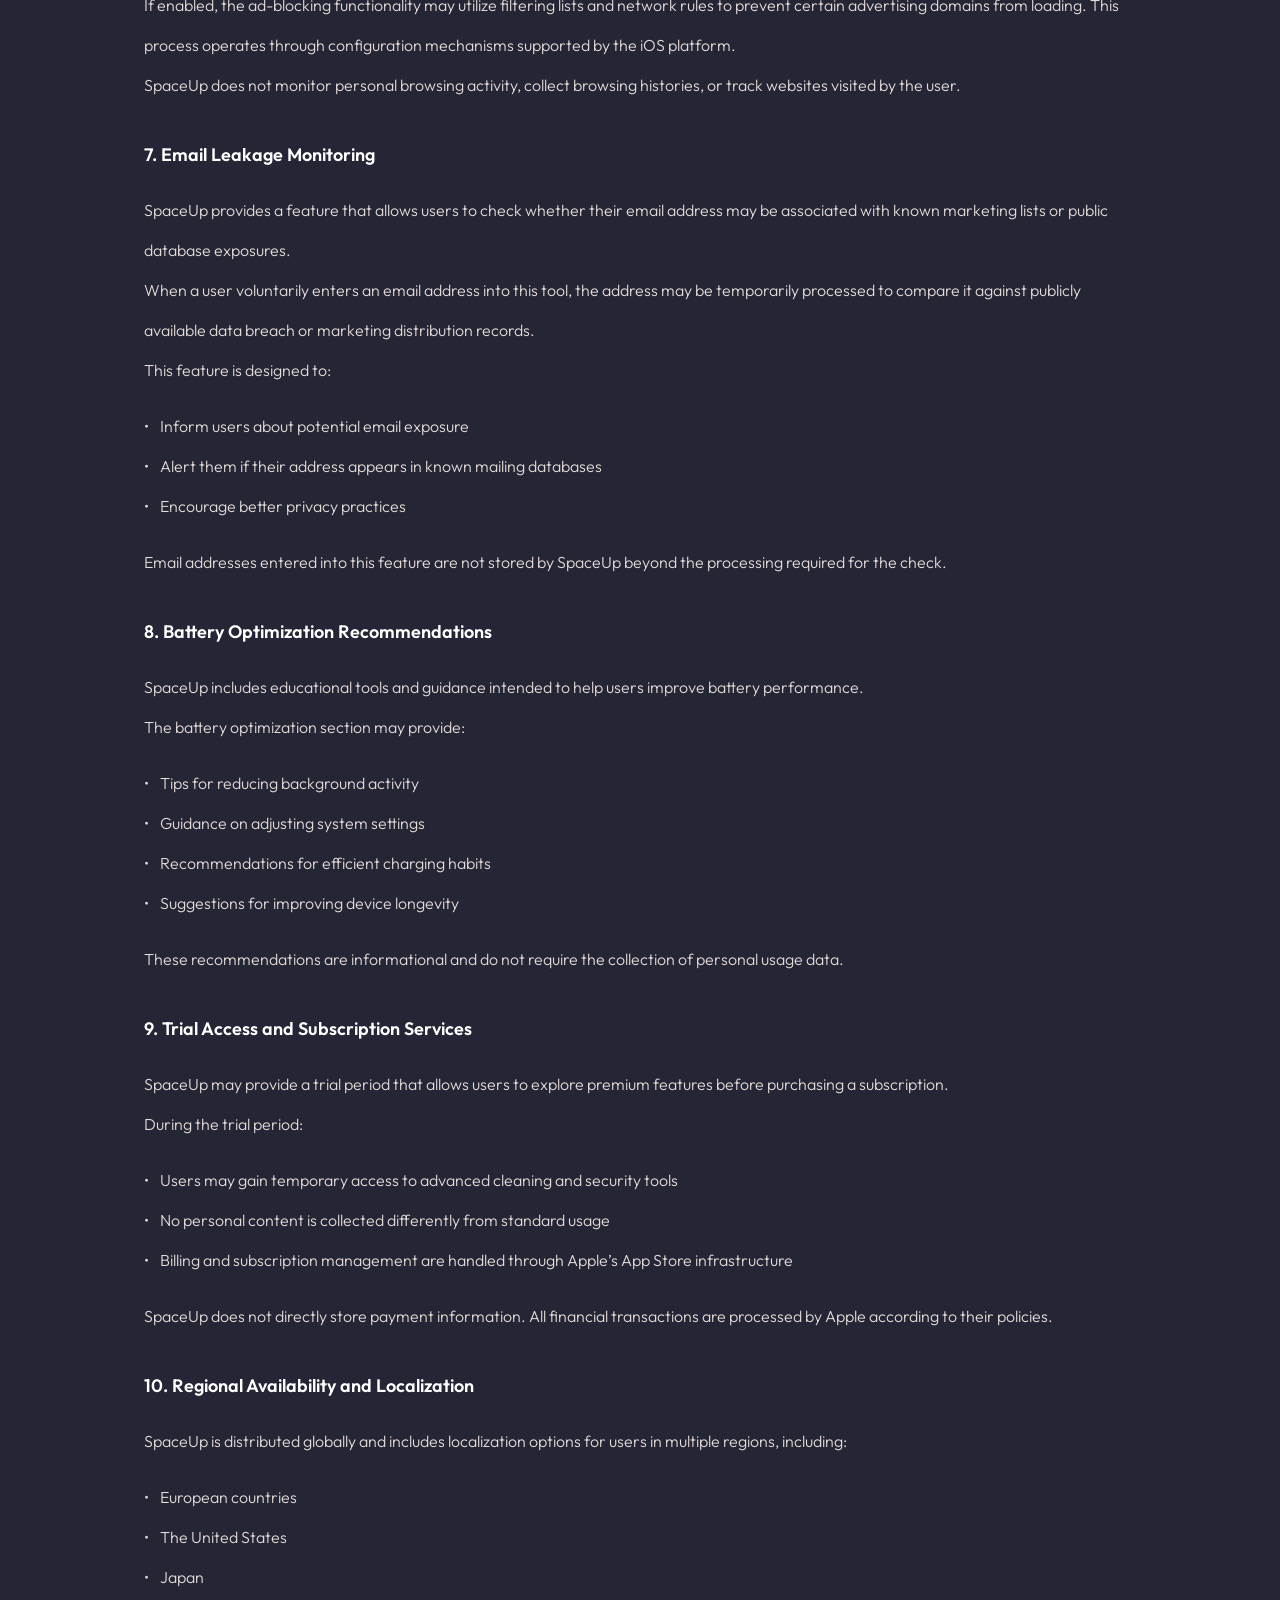
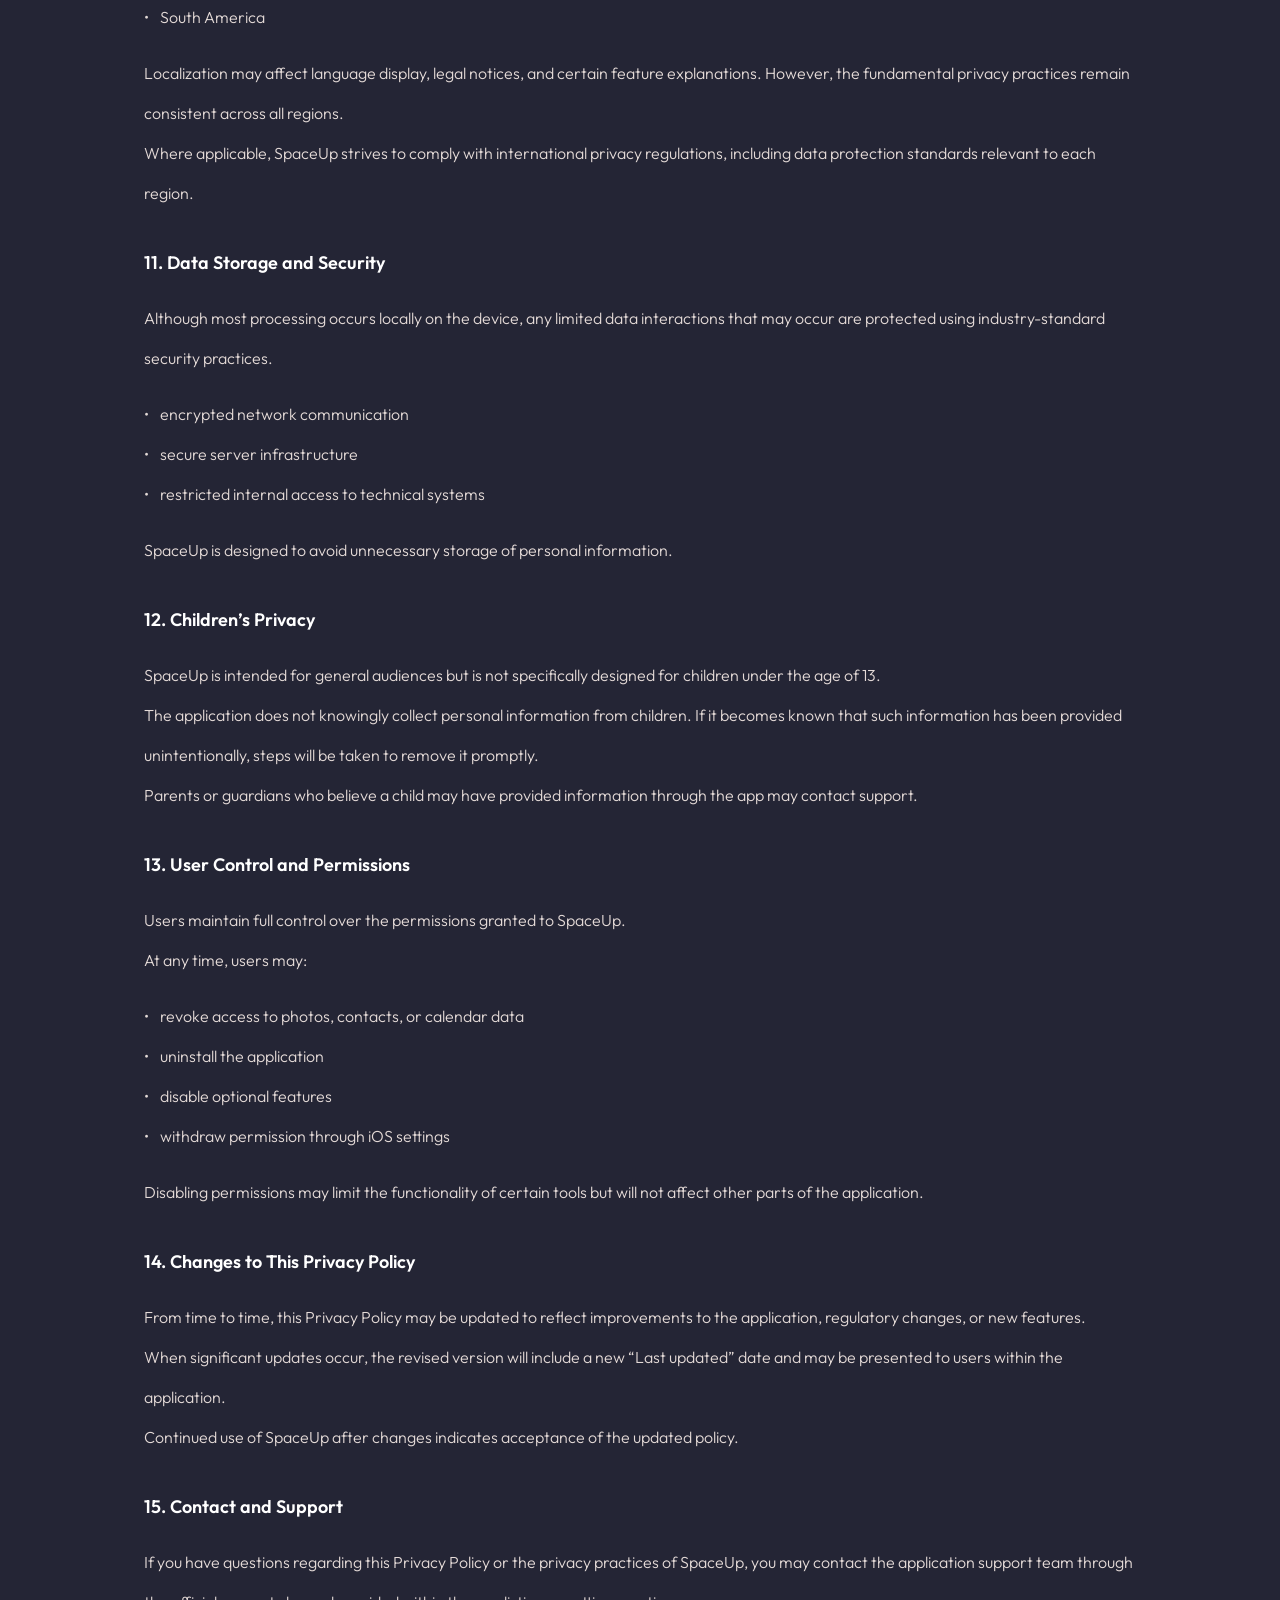
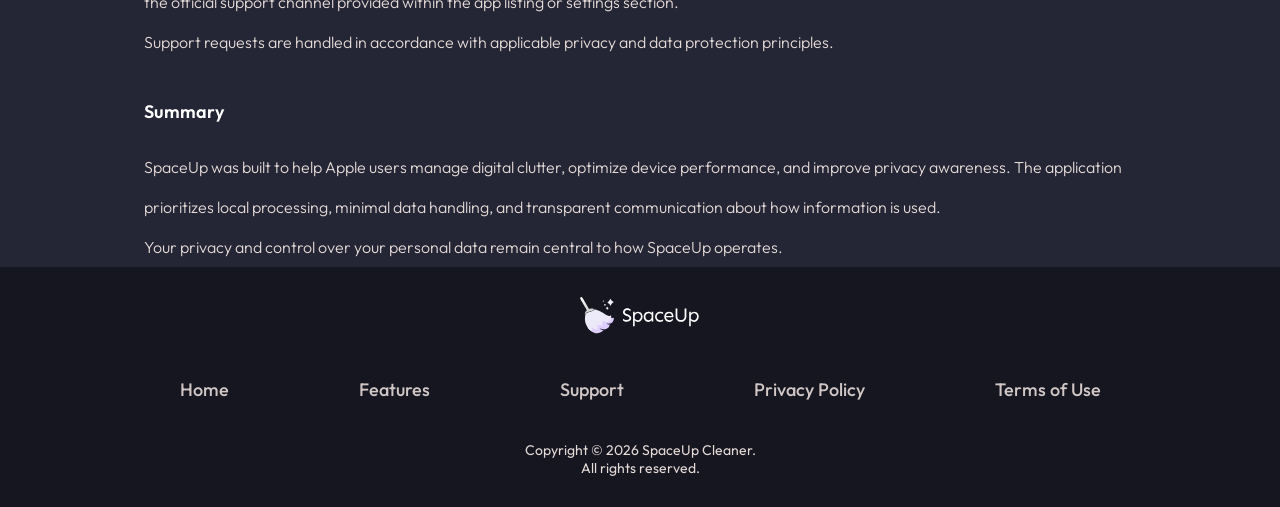
==== commit 32eb40dc: "Update Privacy Policy title for SpaceUp" ====
--- a/spaceup-policy.html
+++ b/spaceup-policy.html
@@ -43,7 +43,7 @@
     
             <div class="mobile-menu" id="mobileMenu">
                 <div class="mobile-menu-header">
-                    <img src="assets/img/open-menu-icon.svg" class="mobile-logo">
+                    <img src="assets/img/SpaceUp-logo.svg" class="mobile-logo">
                     <img src="assets/img/close-menu-icon.svg" class="menu-close" id="menuClose">
                 </div>
                 <div class="mobile-menu-links">
@@ -59,7 +59,7 @@
     
 <div class="container-terms-privacy">
 
-<h1 class="title-terms-policy">Privacy Policy for the SpaceUp App</h1>
+<h1 class="title-terms-policy">Privacy Policy for SpaceUp</h1>
 
 <h2 class="subtitle-terms-policy">1. Introduction</h2>
 
@@ -409,4 +409,4 @@
     <script src="https://cdn.jsdelivr.net/npm/swiper@11/swiper-bundle.min.js"></script>
     <script src="js/main.js"></script>
 </body>
-</html>+</html>
